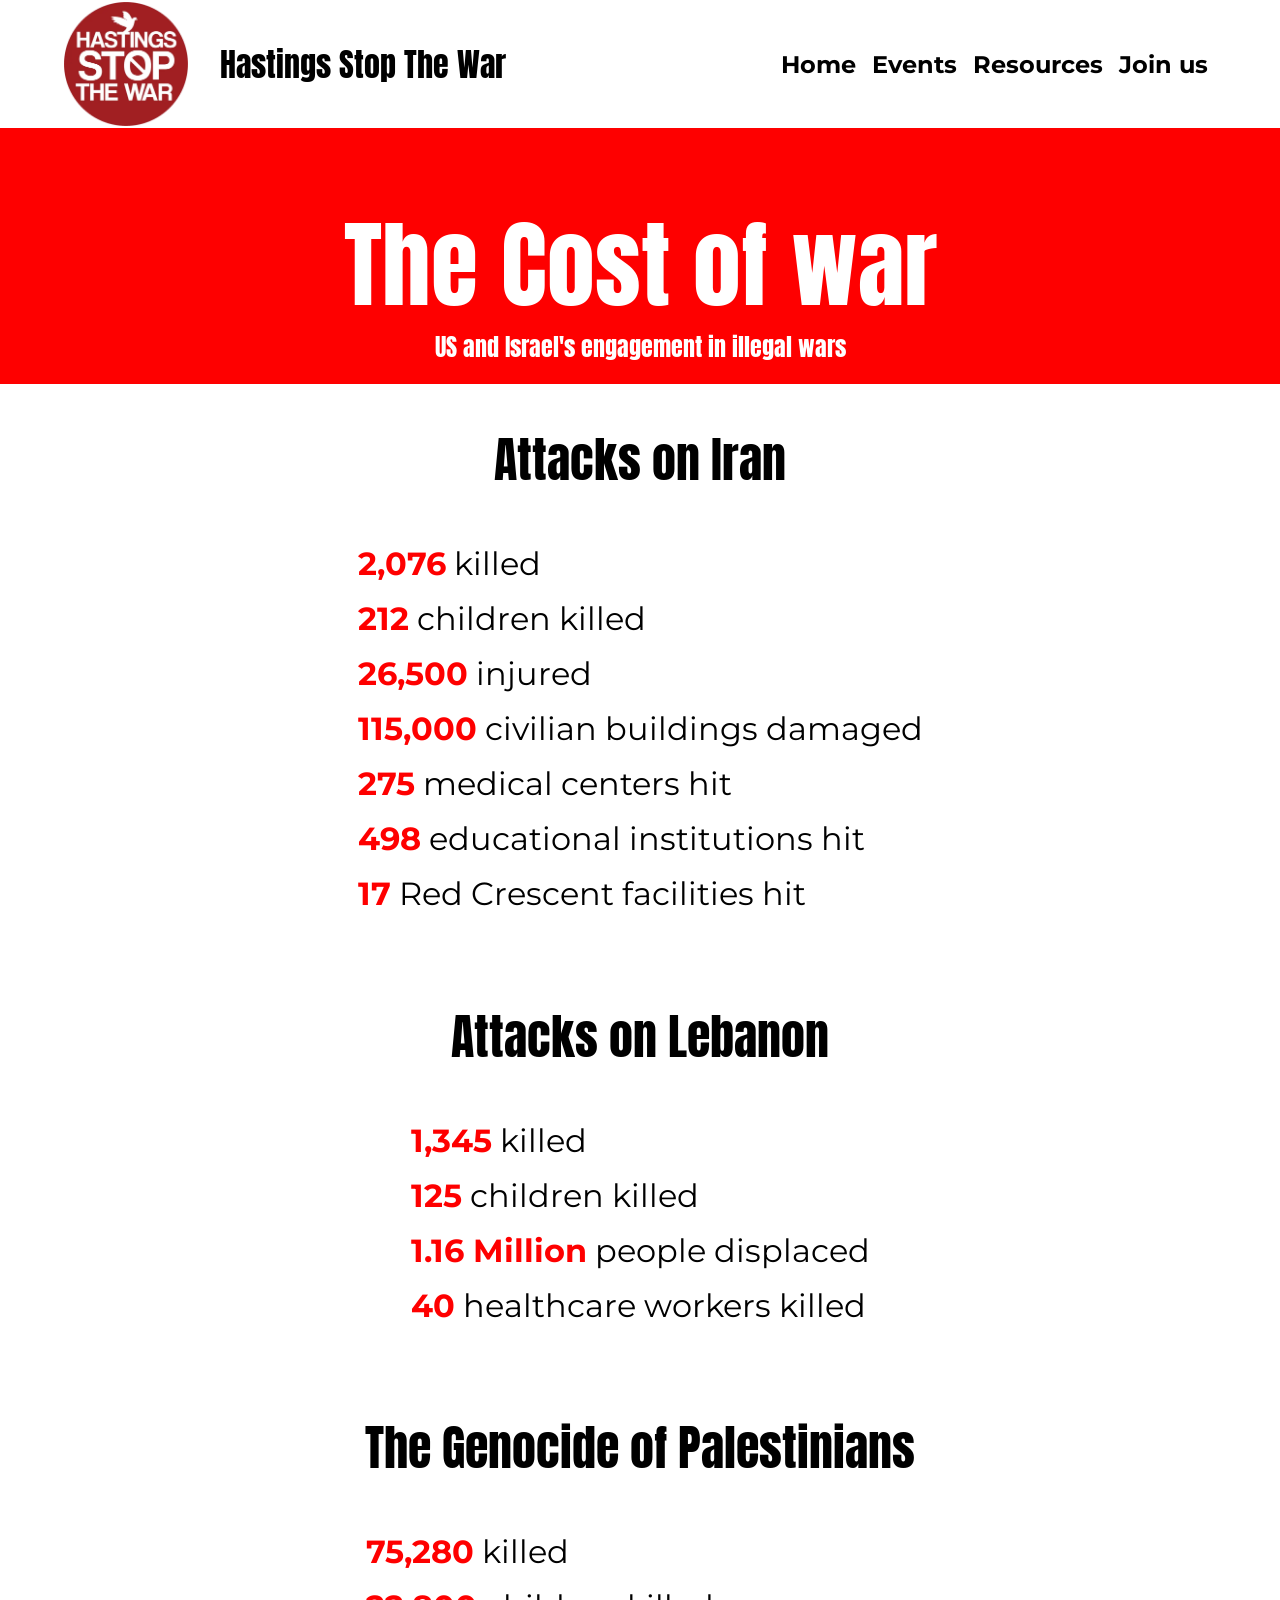
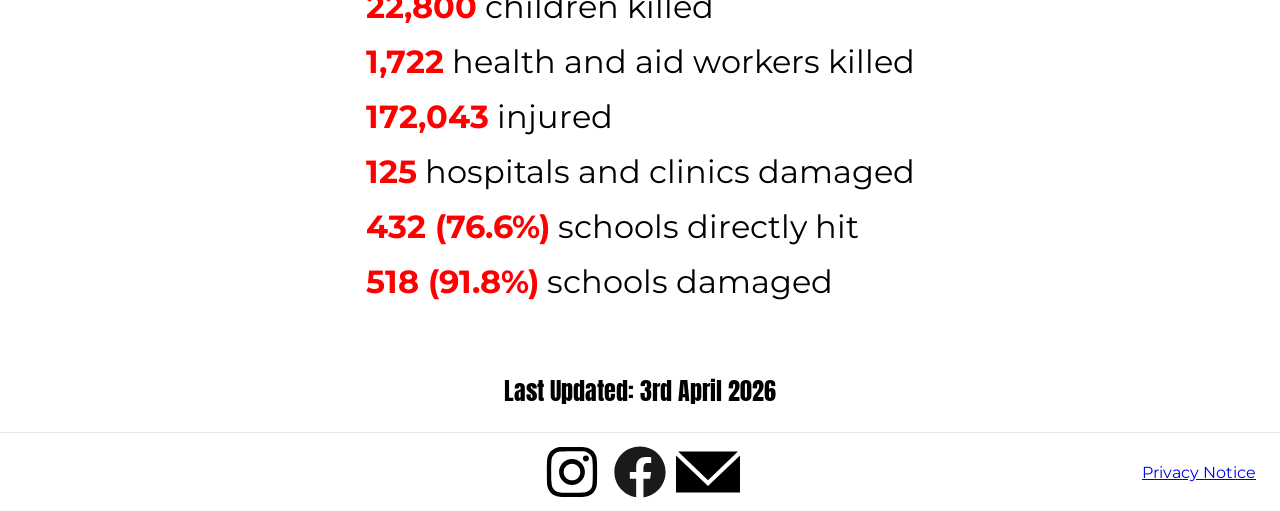
==== cost.html @ 3c821846 "Update cost.html" ====
<!DOCTYPE html>
<html lang="en">

<head>
    <link href="src/css/min/all.css" rel="stylesheet" />
    <link href="src/css/min/sub.css" rel="stylesheet" />
    <link rel="preconnect" href="https://fonts.googleapis.com">
    <link rel="preconnect" href="https://fonts.gstatic.com" crossorigin>
    <link
        href="https://fonts.googleapis.com/css2?family=Anton&family=Montserrat:ital,wght@0,100..900;1,100..900&display=block"
        rel="stylesheet">
    <script src="/src/js/nav.js"></script>

    <meta property="og:type" content="website">
    <meta property="og:image" content="https://hastingsstopthewar.org/src/images/og/twitterimage.png">
    <meta property="og:image:alt" content="Text reading Hastings says no! to war, over a blurred image of a vigil.">
    <meta charset="utf-8">
    <meta name="viewport" content="width=device-width, initial-scale=1">
    <meta name="twitter:card" content="summary_large_image">
    <meta name="twitter:site" content="@beawitcht">
    <meta name="twitter:image" content="https://hastingsstopthewar.org/src/images/og/twitterimage.png">
    <meta property="twitter:image:alt"
        content="Text reading Hastings says no! to war, over a blurred image of a vigil.">
    <link rel="icon" type="image/webp" href="src/images/logo.webp">
    <link rel="apple-touch-icon" href="src/images/og/apple-touch-icon.png">
    <meta property="og:logo" content="https://hastingsstopthewar.org/src/images/apple-touch-icon.png" />
    <title>Hastings Stop The War - The cost of war</title>
    <link rel="canonical" href="https://hastingsstopthewar.org/cost.html">
    <meta name="description"
        content="Statistics on the loss of human life and destruction civilian infrastructure from unjustified, illegal wars.">
    <meta name="twitter:title" content=">Hastings Stop The War - The cost of war">
    <meta name="twitter:description"
        content="Statistics on the loss of human life and destruction civilian infrastructure from unjustified, illegal wars.">
    <meta name="og:title" content="Hastings Stop The War - The cost of war">
    <meta name="og:description"
        content="Statistics on the loss of human life and destruction civilian infrastructure from unjustified, illegal wars.">
    <meta name="keywords"
        content="stop the war,Iran,Palestine,Lebanon,Hastings,activism,movement,local,community,statistics">
</head>

<body>
    <div class="header">
        <div class="header-content">

            <div class="logo-img">
                <a href="/">
                    <img class="header-logo" src="src/images/logo.webp">
                </a>
            </div>
            <div class="header-title">
                <a href="/">
                    Hastings Stop The War
                </a>
            </div>

            <div id="burgerMenu">
                <span></span>
            </div>


            <nav class="nav-container" id="navMenu">
                <ul class="nav-items">
                    <li class="nav-item">
                        <a href="/"> Home </a>
                    </li>
                    <li class="nav-item">
                        <a href="/events.html"> Events </a>
                    </li>
                    <li class="nav-item">
                        <a href="/resources.html"> Resources </a>
                    </li>
                    <li class="nav-item">
                        <a href="/join.html"> Join us </a>
                    </li>
                </ul>
            </nav>
        </div>
    </div>

    <main>
        <div class="content-container">
            <div class="title-container">
                <div class="title-area">
                    <h1 class="title-header"> The Cost of war </h1>
                    <p class="title-paragraph">US and Israel's engagement in illegal wars</p>
                </div>
            </div>
            <div class="event-container">
                <h2 class="content-title">Attacks on Iran</h2>
                <ul class="event-list">
                    <li><b>2,076</b> killed</li>
                    <li><b>212</b> children killed</li>
                    <li><b>26,500</b> injured</li>
                    <li><b>115,000</b> civilian buildings damaged</li>
                    <li><b>275</b> medical centers hit</li>
                    <li><b>498</b> educational institutions hit</li>
                    <li><b>17</b> Red Crescent facilities hit</li>
                    <li></li>
                </ul>
            </div>
            <h2 class="content-title">Attacks on Lebanon</h2>
            <div class="event-container">
                <ul class="event-list">
                    <li><b>1,345</b> killed</li>
                    <li><b>125</b> children killed</li>
                    <li><b>1.16 Million</b> people displaced</li>
                    <li><b>40</b> healthcare workers killed</li>
                </ul>
            </div>
            <h2 class="content-title">The Genocide of Palestinians</h2>
            <div class="event-container">
                <ul class="event-list">
                    <li><b>75,280</b> killed</li>
                    <li><b>22,800</b> children killed</li>
                    <li><b>1,722</b> health and aid workers killed</li>
                    <li><b>172,043</b> injured</li>
                    <li><b>125</b> hospitals and clinics damaged</li>
                    <li><b>432 (76.6%)</b> schools directly hit</li>
                    <li><b>518 (91.8%)</b> schools damaged</li>
                </ul>

                <p>Last Updated: 3rd April 2026</p>
            </div>
        </div>
    </main>


    <footer>
    <div class="footer-content">
      <div class="socials">
        <a class="insta" href="https://www.instagram.com/hastingsstopthewar/" target="_blank">
          <svg fill="#000000" viewBox="0 0 40 40" aria-hidden="true">
            <path
              d="M20,7c4.2,0,4.7,0,6.3,0.1c1.5,0.1,2.3,0.3,3,0.5C30,8,30.5,8.3,31.1,8.9c0.5,0.5,0.9,1.1,1.2,1.8c0.2,0.5,0.5,1.4,0.5,3 C33,15.3,33,15.8,33,20s0,4.7-0.1,6.3c-0.1,1.5-0.3,2.3-0.5,3c-0.3,0.7-0.6,1.2-1.2,1.8c-0.5,0.5-1.1,0.9-1.8,1.2 c-0.5,0.2-1.4,0.5-3,0.5C24.7,33,24.2,33,20,33s-4.7,0-6.3-0.1c-1.5-0.1-2.3-0.3-3-0.5C10,32,9.5,31.7,8.9,31.1 C8.4,30.6,8,30,7.7,29.3c-0.2-0.5-0.5-1.4-0.5-3C7,24.7,7,24.2,7,20s0-4.7,0.1-6.3c0.1-1.5,0.3-2.3,0.5-3C8,10,8.3,9.5,8.9,8.9 C9.4,8.4,10,8,10.7,7.7c0.5-0.2,1.4-0.5,3-0.5C15.3,7.1,15.8,7,20,7z M20,4.3c-4.3,0-4.8,0-6.5,0.1c-1.6,0-2.8,0.3-3.8,0.7 C8.7,5.5,7.8,6,6.9,6.9C6,7.8,5.5,8.7,5.1,9.7c-0.4,1-0.6,2.1-0.7,3.8c-0.1,1.7-0.1,2.2-0.1,6.5s0,4.8,0.1,6.5 c0,1.6,0.3,2.8,0.7,3.8c0.4,1,0.9,1.9,1.8,2.8c0.9,0.9,1.7,1.4,2.8,1.8c1,0.4,2.1,0.6,3.8,0.7c1.6,0.1,2.2,0.1,6.5,0.1 s4.8,0,6.5-0.1c1.6-0.1,2.9-0.3,3.8-0.7c1-0.4,1.9-0.9,2.8-1.8c0.9-0.9,1.4-1.7,1.8-2.8c0.4-1,0.6-2.1,0.7-3.8 c0.1-1.6,0.1-2.2,0.1-6.5s0-4.8-0.1-6.5c-0.1-1.6-0.3-2.9-0.7-3.8c-0.4-1-0.9-1.9-1.8-2.8c-0.9-0.9-1.7-1.4-2.8-1.8 c-1-0.4-2.1-0.6-3.8-0.7C24.8,4.3,24.3,4.3,20,4.3L20,4.3L20,4.3z">
            </path>
            <path
              d="M20,11.9c-4.5,0-8.1,3.7-8.1,8.1s3.7,8.1,8.1,8.1s8.1-3.7,8.1-8.1S24.5,11.9,20,11.9z M20,25.2c-2.9,0-5.2-2.3-5.2-5.2 s2.3-5.2,5.2-5.2s5.2,2.3,5.2,5.2S22.9,25.2,20,25.2z">
            </path>
            <path d="M30.6,11.6c0,1-0.8,1.9-1.9,1.9c-1,0-1.9-0.8-1.9-1.9s0.8-1.9,1.9-1.9C29.8,9.7,30.6,10.5,30.6,11.6z">
            </path>
          </svg>
        </a>
        <a class="fb" href="https://www.facebook.com/profile.php?id=61579671477229" target="_blank">
          <?xml version="1.0"?><svg fill="#1A1A1A" xmlns="http://www.w3.org/2000/svg" viewBox="0 0 30 30">
            <path
              d="M15,3C8.373,3,3,8.373,3,15c0,6.016,4.432,10.984,10.206,11.852V18.18h-2.969v-3.154h2.969v-2.099c0-3.475,1.693-5,4.581-5 c1.383,0,2.115,0.103,2.461,0.149v2.753h-1.97c-1.226,0-1.654,1.163-1.654,2.473v1.724h3.593L19.73,18.18h-3.106v8.697 C22.481,26.083,27,21.075,27,15C27,8.373,21.627,3,15,3z" />
          </svg>
        </a>
        <a class="email" href="mailto:info@hastingsstopthewar.org" target="_blank">
          <?xml version="1.0" encoding="iso-8859-1"?>
          <!DOCTYPE svg PUBLIC "-//W3C//DTD SVG 1.1//EN" "http://www.w3.org/Graphics/SVG/1.1/DTD/svg11.dtd">
          <svg fill="#000000" version="1.1" id="Capa_1" xmlns="http://www.w3.org/2000/svg"
            xmlns:xlink="http://www.w3.org/1999/xlink" viewBox="0 0 31.291 31.291" xml:space="preserve">
            <g>
              <g>
                <polygon points="30.271,5.643 1.018,5.643 15.645,19.671 		" />
                <polygon points="15.645,22.539 0,7.536 0,25.648 31.291,25.648 31.291,7.536 		" />
              </g>
            </g>
          </svg>
        </a>
      </div>

      <div class="privacy-notice">
        <a href="/privacy.html">Privacy Notice</a>
      </div>
    </div>
  </footer>
</body>

</html>
---- src/css/min/all.css ----
.header{background-color:white;content:"";position:sticky;left:0;right:0;height:128px;width:100%;margin:auto auto;z-index:1;}body{margin:0;padding:0;overflow-x:clip;min-height:100vh;position:relative;font-family:Montserrat;position:relative;}body::after{content:"";display:block;height:78px;}.header-title a{text-decoration:none;color:inherit;z-index:1;}.nav-container{margin-left:auto;}footer{position:absolute;bottom:0;border-top:1px solid rgba(0,0,0,.1);width:100%;height:78px;background-color:white;align-content:center;text-align:center;}.socials a{text-decoration:none;}.privacy-notice{position:absolute;bottom:0;right:24px;height:48px;}@media (width <=1099px){.socials svg{height:64px}.socials{position:absolute;bottom:0;left:0;margin:0 auto;height:71px}h1{font-family:Anton;font-size:3rem;font-weight:400;text-align:center}h2{font-family:Anton;font-size:1.5rem;font-weight:400;text-align:center}p{font-family:Anton;font-size:1rem;font-weight:400}.header{height:78px!important}.header-title{display:none!important}.header-logo{padding-top:4px;height:68x;width:68px}.header-content{display:flex;align-items:center;justify-content:flex-start;padding:0 1rem;z-index:1;height:78px}.nav-items{display:flex;flex-direction:column;gap:1rem;padding:0 1rem;list-style:none;box-sizing:border-box;z-index:inherit}.nav-item{padding:.25rem;font-weight:700;font-size:1.5rem;z-index:inherit}.nav-item a{text-decoration:none;font-size:1.25rem;color:inherit;border-bottom:.05rem solid rgba(0,0,0,0);transition:border-bottom 150ms}.nav-item a:hover{border-bottom:.05rem solid rgba(0,0,0,1)}.nav-item-active a{color:#fe0000;text-decoration:underline;border-bottom:none!important}#burgerMenu{cursor:pointer;height:48px;width:48px;margin:0 auto;display:block;position:absolute;margin:0 auto;right:24px;top:24px;z-index:2;span,span:before,span:after{background:black;display:block;height:4px;opacity:1;transition:.15s ease-in-out;position:absolute}span:before,span:after{content:''}span:before{left:0;top:-16px;width:48px}span{right:0;top:16px;width:48px}span:after{left:0;top:16px;width:48px}&.close{span:before{top:0;transform:rotate(90deg);width:64px}span{transform:rotate(-45deg);top:16px;width:64px}span:after{top:0;left:0;transform:rotate(90deg);opacity:0;width:0}}}#navMenu{transition:all .15s ease-in-out;flex-direction:column;position:absolute;right:0;top:0;visibility:collapse;overflow-x:clip;z-index:5;&.overlay{visibility:visible;opacity:1;right:0;top:78px;background:white}}}@media (1100px <=width <=1260px){.header-title{display:none!important}}@media (1261px <=width <=1400px){.header-title{font-size:2rem!important}}@media (width>=1100px){.socials svg{height:64px}.socials{position:absolute;bottom:0;left:0;right:0;margin:0 auto;height:71px}h1{font-family:Anton;font-size:6rem;font-weight:400;text-align:center}h2{font-family:Anton;font-size:3rem;font-weight:400;text-align:center}p{font-family:Anton;font-size:1.5rem;font-weight:400}.header-logo{padding-top:4px;height:124px;width:124px}.header-content{display:flex;align-items:center;justify-content:flex-start;padding:0 4rem;z-index:1;height:128px}.nav-items{display:flex;flex-direction:row;list-style:none;box-sizing:border-box}.nav-item a{text-decoration:none;font-size:1.5rem;color:inherit;border-bottom:.05rem solid rgba(0,0,0,0);transition:border-bottom 150ms}.nav-item a:hover{border-bottom:.05rem solid rgba(0,0,0,1)}.nav-item-active a{color:#fe0000;text-decoration:underline;border-bottom:none!important}.header-title{font-family:Anton;font-size:3rem;padding-left:2rem;display:block}.nav-item{padding:.5rem;font-weight:700;font-size:1rem}}
---- src/css/min/sub.css ----
body{background-color:white;}.content-container{width:100%;}.title-area{display:flex;flex-direction:column;justify-content:center;align-items:center;font-family:sans-serif;color:white;margin:0 auto;width:100%;}.title-paragraph{text-align:center;}main{display:flex;justify-content:center;align-items:center;}.event-description{font-family:Montserrat;font-weight:700;}.event-container{display:flex;justify-content:center;align-items:center;flex-direction:column;}tr:nth-child(even){background-color:#f5f5f1;}.content-title{margin-bottom:0;text-align:center;}.event-link{color:#fe0000;}.previous-events-title{color:#fe0000;}hr{color:#fe0000;}.highlighted-text{color:#fe0000;}@media (max-width:1099px){.event-description{text-align:left;max-width:90vw;font-size:1.25rem!important}.title-container{content:"";height:128px;display:block;position:relative;width:100%;background-color:#fe0000}table{table-layout:auto;width:90vw;border-collapse:collapse;margin:.4rem auto;text-align:center}tr{text-align:left}td{width:75vw;max-width:75vw;overflow:hidden;text-overflow:ellipsis;white-space:nowrap}.table-overflow{overflow-x:auto}.title-header{margin-bottom:-1rem}.promoted-event{max-width:90vw;max-height:98vh;display:block;margin:auto}.event-list{font-family:Montserrat;font-size:1rem;text-align:justify;list-style:none;padding-left:0;li{margin:.5rem 0;b{color:#fe0000}}}}@media (min-width:1100px){.event-title{max-width:1000px}.event-description{text-align:left;max-width:1000px}.promoted-event{max-width:90%;max-height:55vh;display:block;margin:auto}.title-container{content:"";height:256px;display:block;position:relative;width:100%;background-color:#fe0000}table{table-layout:auto;max-width:90%;margin:10px auto;text-align:center;border-collapse:collapse}.title-header{margin-bottom:-2rem}.event-list{font-family:Montserrat;font-size:2rem;text-align:justify;list-style:none;padding-left:0;li{margin:1rem 0;b{color:#fe0000}}}}
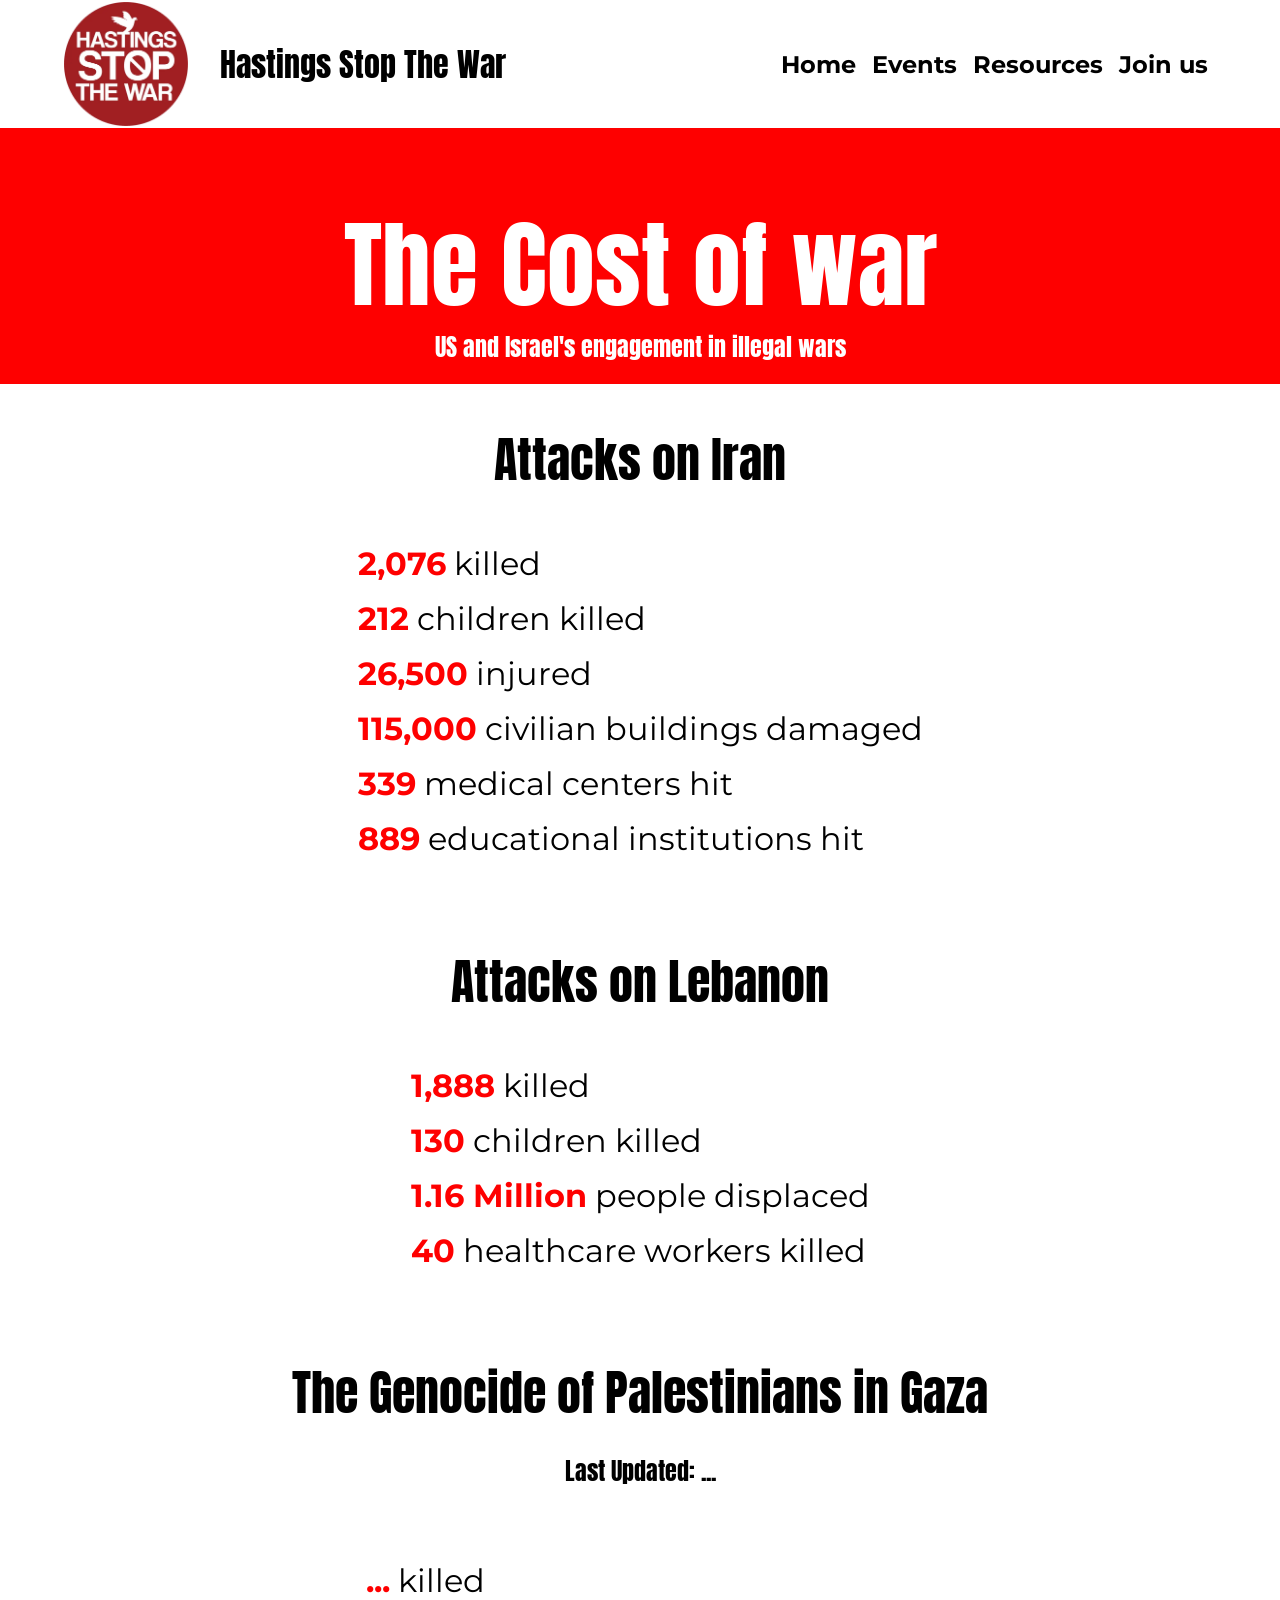
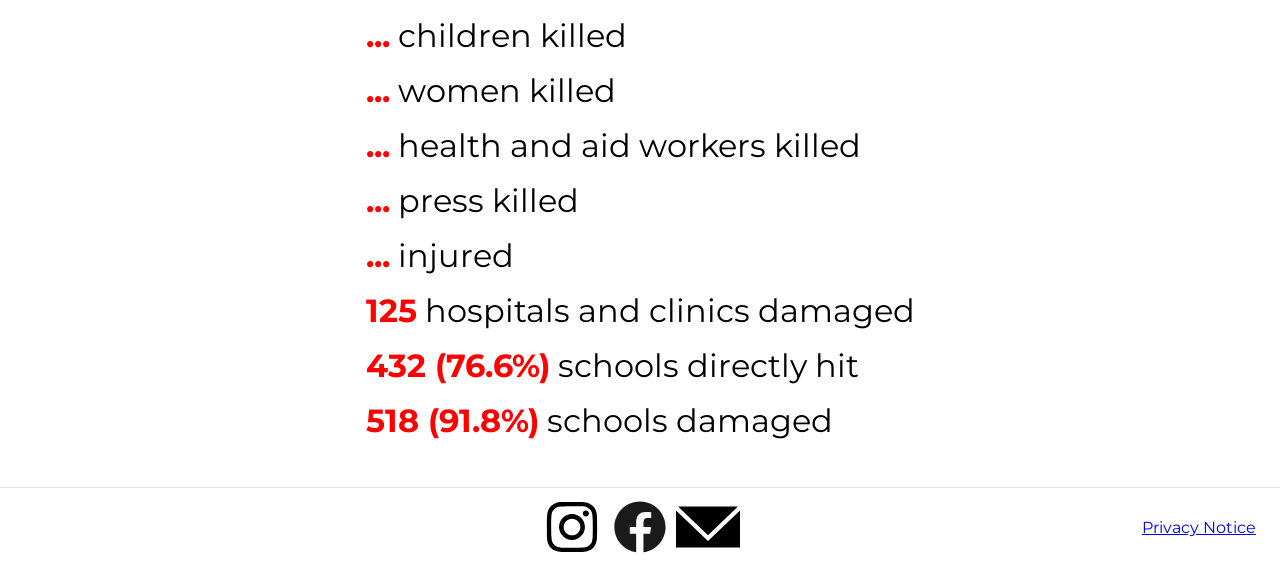
==== commit c969d5e4: "automate updating of gaza data data from techforpalestine" ====
--- a/cost.html
+++ b/cost.html
@@ -10,6 +10,7 @@
         href="https://fonts.googleapis.com/css2?family=Anton&family=Montserrat:ital,wght@0,100..900;1,100..900&display=block"
         rel="stylesheet">
     <script src="/src/js/nav.js"></script>
+    <script src="/src/js/gaza_data.js"></script>
 
     <meta property="og:type" content="website">
     <meta property="og:image" content="https://hastingsstopthewar.org/src/images/og/twitterimage.png">
@@ -92,34 +93,35 @@
                     <li><b>212</b> children killed</li>
                     <li><b>26,500</b> injured</li>
                     <li><b>115,000</b> civilian buildings damaged</li>
-                    <li><b>275</b> medical centers hit</li>
-                    <li><b>498</b> educational institutions hit</li>
-                    <li><b>17</b> Red Crescent facilities hit</li>
+                    <li><b>339</b> medical centers hit</li>
+                    <li><b>889</b> educational institutions hit</li>
                     <li></li>
                 </ul>
             </div>
             <h2 class="content-title">Attacks on Lebanon</h2>
             <div class="event-container">
                 <ul class="event-list">
-                    <li><b>1,345</b> killed</li>
-                    <li><b>125</b> children killed</li>
+                    <li><b>1,888</b> killed</li>
+                    <li><b>130</b> children killed</li>
                     <li><b>1.16 Million</b> people displaced</li>
                     <li><b>40</b> healthcare workers killed</li>
                 </ul>
             </div>
-            <h2 class="content-title">The Genocide of Palestinians</h2>
+            <h2 class="content-title">The Genocide of Palestinians in Gaza</h2>
+            
             <div class="event-container">
+                <p id="updateDate">Last Updated: ...</p>
                 <ul class="event-list">
-                    <li><b>75,280</b> killed</li>
-                    <li><b>22,800</b> children killed</li>
-                    <li><b>1,722</b> health and aid workers killed</li>
-                    <li><b>172,043</b> injured</li>
+                    <li><b id="totalKilled">...</b> killed</li>
+                    <li><b id="childrenKilled">...</b> children killed</li>
+                    <li><b id="womenKilled">...</b> women killed</li>
+                    <li><b id="medKilled">...</b> health and aid workers killed</li>
+                    <li><b id="pressKilled">...</b> press killed</li>
+                    <li><b id="totalInjured">...</b> injured</li>
                     <li><b>125</b> hospitals and clinics damaged</li>
                     <li><b>432 (76.6%)</b> schools directly hit</li>
                     <li><b>518 (91.8%)</b> schools damaged</li>
                 </ul>
-
-                <p>Last Updated: 3rd April 2026</p>
             </div>
         </div>
     </main>
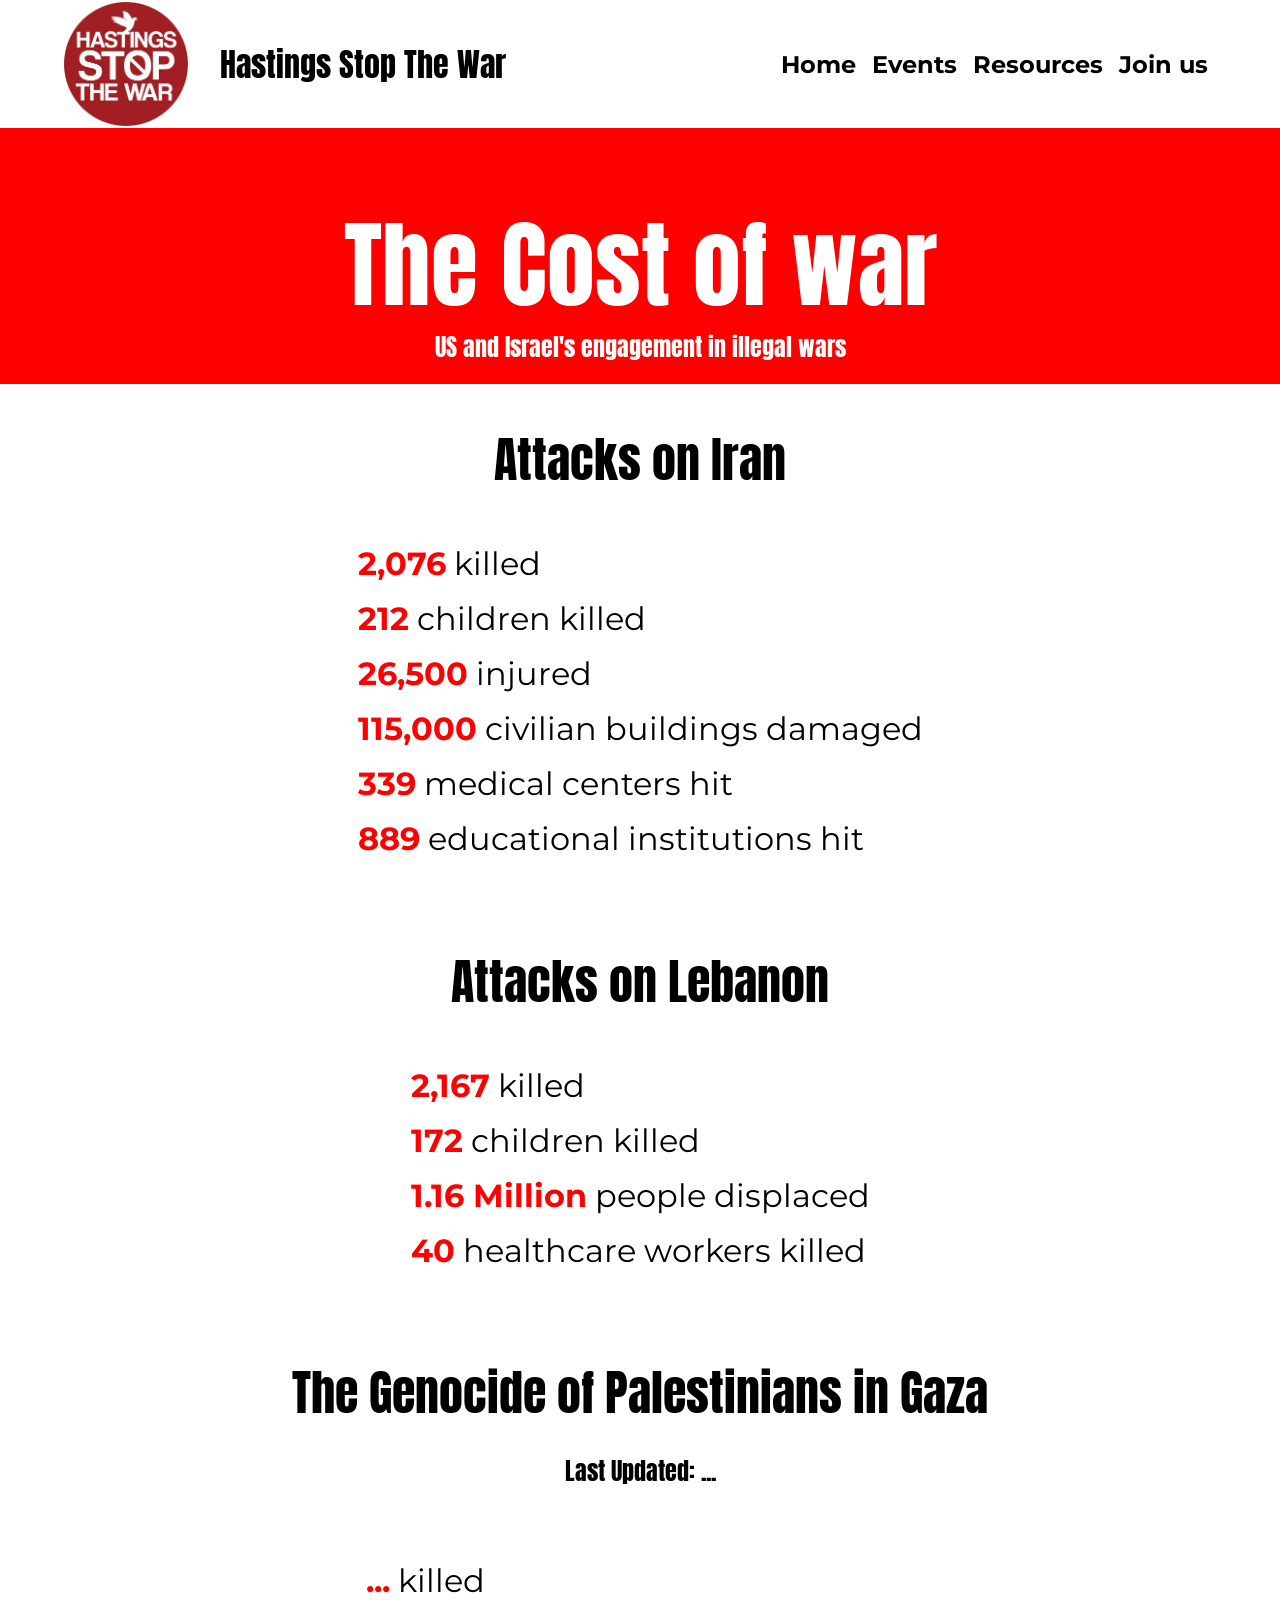
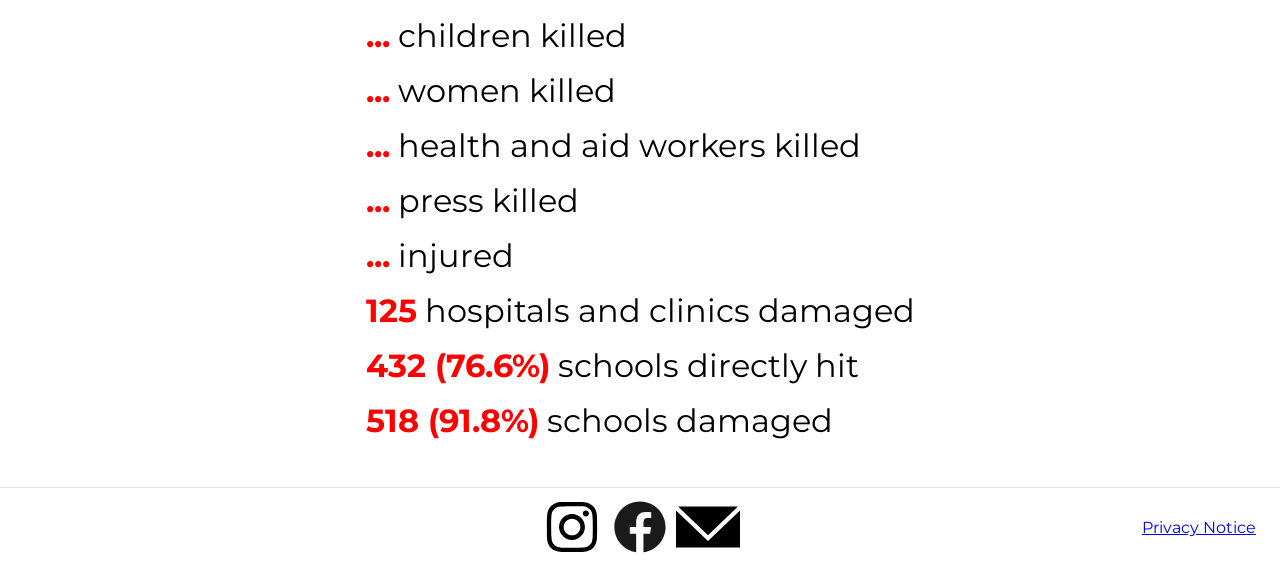
==== commit f9b91bb9: "Update cost.html" ====
--- a/cost.html
+++ b/cost.html
@@ -40,16 +40,17 @@
 </head>
 
 <body>
+    <a href="#main-content" class="screen-reader-text">Skip to main content</a>
     <div class="header">
         <div class="header-content">
 
             <div class="logo-img">
-                <a href="/">
-                    <img class="header-logo" src="src/images/logo.webp">
+                <a aria-label="Back to home" href="/">
+                    <img alt="Hastings Stop The War logo" class="header-logo" src="src/images/logo.webp">
                 </a>
             </div>
             <div class="header-title">
-                <a href="/">
+                <a aria-label="Back to home" href="/">
                     Hastings Stop The War
                 </a>
             </div>
@@ -78,7 +79,7 @@
         </div>
     </div>
 
-    <main>
+    <main id="main-content">
         <div class="content-container">
             <div class="title-container">
                 <div class="title-area">
@@ -101,14 +102,14 @@
             <h2 class="content-title">Attacks on Lebanon</h2>
             <div class="event-container">
                 <ul class="event-list">
-                    <li><b>1,888</b> killed</li>
-                    <li><b>130</b> children killed</li>
+                    <li><b>2,167</b> killed</li>
+                    <li><b>172</b> children killed</li>
                     <li><b>1.16 Million</b> people displaced</li>
                     <li><b>40</b> healthcare workers killed</li>
                 </ul>
             </div>
             <h2 class="content-title">The Genocide of Palestinians in Gaza</h2>
-            
+
             <div class="event-container">
                 <p id="updateDate">Last Updated: ...</p>
                 <ul class="event-list">
@@ -128,46 +129,49 @@
 
 
     <footer>
-    <div class="footer-content">
-      <div class="socials">
-        <a class="insta" href="https://www.instagram.com/hastingsstopthewar/" target="_blank">
-          <svg fill="#000000" viewBox="0 0 40 40" aria-hidden="true">
-            <path
-              d="M20,7c4.2,0,4.7,0,6.3,0.1c1.5,0.1,2.3,0.3,3,0.5C30,8,30.5,8.3,31.1,8.9c0.5,0.5,0.9,1.1,1.2,1.8c0.2,0.5,0.5,1.4,0.5,3 C33,15.3,33,15.8,33,20s0,4.7-0.1,6.3c-0.1,1.5-0.3,2.3-0.5,3c-0.3,0.7-0.6,1.2-1.2,1.8c-0.5,0.5-1.1,0.9-1.8,1.2 c-0.5,0.2-1.4,0.5-3,0.5C24.7,33,24.2,33,20,33s-4.7,0-6.3-0.1c-1.5-0.1-2.3-0.3-3-0.5C10,32,9.5,31.7,8.9,31.1 C8.4,30.6,8,30,7.7,29.3c-0.2-0.5-0.5-1.4-0.5-3C7,24.7,7,24.2,7,20s0-4.7,0.1-6.3c0.1-1.5,0.3-2.3,0.5-3C8,10,8.3,9.5,8.9,8.9 C9.4,8.4,10,8,10.7,7.7c0.5-0.2,1.4-0.5,3-0.5C15.3,7.1,15.8,7,20,7z M20,4.3c-4.3,0-4.8,0-6.5,0.1c-1.6,0-2.8,0.3-3.8,0.7 C8.7,5.5,7.8,6,6.9,6.9C6,7.8,5.5,8.7,5.1,9.7c-0.4,1-0.6,2.1-0.7,3.8c-0.1,1.7-0.1,2.2-0.1,6.5s0,4.8,0.1,6.5 c0,1.6,0.3,2.8,0.7,3.8c0.4,1,0.9,1.9,1.8,2.8c0.9,0.9,1.7,1.4,2.8,1.8c1,0.4,2.1,0.6,3.8,0.7c1.6,0.1,2.2,0.1,6.5,0.1 s4.8,0,6.5-0.1c1.6-0.1,2.9-0.3,3.8-0.7c1-0.4,1.9-0.9,2.8-1.8c0.9-0.9,1.4-1.7,1.8-2.8c0.4-1,0.6-2.1,0.7-3.8 c0.1-1.6,0.1-2.2,0.1-6.5s0-4.8-0.1-6.5c-0.1-1.6-0.3-2.9-0.7-3.8c-0.4-1-0.9-1.9-1.8-2.8c-0.9-0.9-1.7-1.4-2.8-1.8 c-1-0.4-2.1-0.6-3.8-0.7C24.8,4.3,24.3,4.3,20,4.3L20,4.3L20,4.3z">
-            </path>
-            <path
-              d="M20,11.9c-4.5,0-8.1,3.7-8.1,8.1s3.7,8.1,8.1,8.1s8.1-3.7,8.1-8.1S24.5,11.9,20,11.9z M20,25.2c-2.9,0-5.2-2.3-5.2-5.2 s2.3-5.2,5.2-5.2s5.2,2.3,5.2,5.2S22.9,25.2,20,25.2z">
-            </path>
-            <path d="M30.6,11.6c0,1-0.8,1.9-1.9,1.9c-1,0-1.9-0.8-1.9-1.9s0.8-1.9,1.9-1.9C29.8,9.7,30.6,10.5,30.6,11.6z">
-            </path>
-          </svg>
-        </a>
-        <a class="fb" href="https://www.facebook.com/profile.php?id=61579671477229" target="_blank">
-          <?xml version="1.0"?><svg fill="#1A1A1A" xmlns="http://www.w3.org/2000/svg" viewBox="0 0 30 30">
-            <path
-              d="M15,3C8.373,3,3,8.373,3,15c0,6.016,4.432,10.984,10.206,11.852V18.18h-2.969v-3.154h2.969v-2.099c0-3.475,1.693-5,4.581-5 c1.383,0,2.115,0.103,2.461,0.149v2.753h-1.97c-1.226,0-1.654,1.163-1.654,2.473v1.724h3.593L19.73,18.18h-3.106v8.697 C22.481,26.083,27,21.075,27,15C27,8.373,21.627,3,15,3z" />
-          </svg>
-        </a>
-        <a class="email" href="mailto:info@hastingsstopthewar.org" target="_blank">
-          <?xml version="1.0" encoding="iso-8859-1"?>
-          <!DOCTYPE svg PUBLIC "-//W3C//DTD SVG 1.1//EN" "http://www.w3.org/Graphics/SVG/1.1/DTD/svg11.dtd">
-          <svg fill="#000000" version="1.1" id="Capa_1" xmlns="http://www.w3.org/2000/svg"
-            xmlns:xlink="http://www.w3.org/1999/xlink" viewBox="0 0 31.291 31.291" xml:space="preserve">
-            <g>
-              <g>
-                <polygon points="30.271,5.643 1.018,5.643 15.645,19.671 		" />
-                <polygon points="15.645,22.539 0,7.536 0,25.648 31.291,25.648 31.291,7.536 		" />
-              </g>
-            </g>
-          </svg>
-        </a>
-      </div>
+        <div class="footer-content">
+            <div class="socials">
+                <a class="insta" aria-label="Instagram" href="https://www.instagram.com/hastingsstopthewar/"
+                    target="_blank">
+                    <svg fill="#000000" viewBox="0 0 40 40" aria-hidden="true">
+                        <path
+                            d="M20,7c4.2,0,4.7,0,6.3,0.1c1.5,0.1,2.3,0.3,3,0.5C30,8,30.5,8.3,31.1,8.9c0.5,0.5,0.9,1.1,1.2,1.8c0.2,0.5,0.5,1.4,0.5,3 C33,15.3,33,15.8,33,20s0,4.7-0.1,6.3c-0.1,1.5-0.3,2.3-0.5,3c-0.3,0.7-0.6,1.2-1.2,1.8c-0.5,0.5-1.1,0.9-1.8,1.2 c-0.5,0.2-1.4,0.5-3,0.5C24.7,33,24.2,33,20,33s-4.7,0-6.3-0.1c-1.5-0.1-2.3-0.3-3-0.5C10,32,9.5,31.7,8.9,31.1 C8.4,30.6,8,30,7.7,29.3c-0.2-0.5-0.5-1.4-0.5-3C7,24.7,7,24.2,7,20s0-4.7,0.1-6.3c0.1-1.5,0.3-2.3,0.5-3C8,10,8.3,9.5,8.9,8.9 C9.4,8.4,10,8,10.7,7.7c0.5-0.2,1.4-0.5,3-0.5C15.3,7.1,15.8,7,20,7z M20,4.3c-4.3,0-4.8,0-6.5,0.1c-1.6,0-2.8,0.3-3.8,0.7 C8.7,5.5,7.8,6,6.9,6.9C6,7.8,5.5,8.7,5.1,9.7c-0.4,1-0.6,2.1-0.7,3.8c-0.1,1.7-0.1,2.2-0.1,6.5s0,4.8,0.1,6.5 c0,1.6,0.3,2.8,0.7,3.8c0.4,1,0.9,1.9,1.8,2.8c0.9,0.9,1.7,1.4,2.8,1.8c1,0.4,2.1,0.6,3.8,0.7c1.6,0.1,2.2,0.1,6.5,0.1 s4.8,0,6.5-0.1c1.6-0.1,2.9-0.3,3.8-0.7c1-0.4,1.9-0.9,2.8-1.8c0.9-0.9,1.4-1.7,1.8-2.8c0.4-1,0.6-2.1,0.7-3.8 c0.1-1.6,0.1-2.2,0.1-6.5s0-4.8-0.1-6.5c-0.1-1.6-0.3-2.9-0.7-3.8c-0.4-1-0.9-1.9-1.8-2.8c-0.9-0.9-1.7-1.4-2.8-1.8 c-1-0.4-2.1-0.6-3.8-0.7C24.8,4.3,24.3,4.3,20,4.3L20,4.3L20,4.3z">
+                        </path>
+                        <path
+                            d="M20,11.9c-4.5,0-8.1,3.7-8.1,8.1s3.7,8.1,8.1,8.1s8.1-3.7,8.1-8.1S24.5,11.9,20,11.9z M20,25.2c-2.9,0-5.2-2.3-5.2-5.2 s2.3-5.2,5.2-5.2s5.2,2.3,5.2,5.2S22.9,25.2,20,25.2z">
+                        </path>
+                        <path
+                            d="M30.6,11.6c0,1-0.8,1.9-1.9,1.9c-1,0-1.9-0.8-1.9-1.9s0.8-1.9,1.9-1.9C29.8,9.7,30.6,10.5,30.6,11.6z">
+                        </path>
+                    </svg>
+                </a>
+                <a class="fb" aria-label="Facebook" href="https://www.facebook.com/profile.php?id=61579671477229"
+                    target="_blank">
+                    <?xml version="1.0"?><svg fill="#1A1A1A" xmlns="http://www.w3.org/2000/svg" viewBox="0 0 30 30">
+                        <path
+                            d="M15,3C8.373,3,3,8.373,3,15c0,6.016,4.432,10.984,10.206,11.852V18.18h-2.969v-3.154h2.969v-2.099c0-3.475,1.693-5,4.581-5 c1.383,0,2.115,0.103,2.461,0.149v2.753h-1.97c-1.226,0-1.654,1.163-1.654,2.473v1.724h3.593L19.73,18.18h-3.106v8.697 C22.481,26.083,27,21.075,27,15C27,8.373,21.627,3,15,3z" />
+                    </svg>
+                </a>
+                <a class="email" aria-label="Email" href="mailto:info@hastingsstopthewar.org" target="_blank">
+                    <?xml version="1.0" encoding="iso-8859-1"?>
+                    <!DOCTYPE svg PUBLIC "-//W3C//DTD SVG 1.1//EN" "http://www.w3.org/Graphics/SVG/1.1/DTD/svg11.dtd">
+                    <svg fill="#000000" version="1.1" id="Capa_1" xmlns="http://www.w3.org/2000/svg"
+                        xmlns:xlink="http://www.w3.org/1999/xlink" viewBox="0 0 31.291 31.291" xml:space="preserve">
+                        <g>
+                            <g>
+                                <polygon points="30.271,5.643 1.018,5.643 15.645,19.671 		" />
+                                <polygon points="15.645,22.539 0,7.536 0,25.648 31.291,25.648 31.291,7.536 		" />
+                            </g>
+                        </g>
+                    </svg>
+                </a>
+            </div>
 
-      <div class="privacy-notice">
-        <a href="/privacy.html">Privacy Notice</a>
-      </div>
-    </div>
-  </footer>
+            <div class="privacy-notice">
+                <a href="/privacy.html">Privacy Notice</a>
+            </div>
+        </div>
+    </footer>
 </body>
 
 </html>
--- a/src/css/min/all.css
+++ b/src/css/min/all.css
@@ -1 +1 @@
-.header{background-color:white;content:"";position:sticky;left:0;right:0;height:128px;width:100%;margin:auto auto;z-index:1;}body{margin:0;padding:0;overflow-x:clip;min-height:100vh;position:relative;font-family:Montserrat;position:relative;}body::after{content:"";display:block;height:78px;}.header-title a{text-decoration:none;color:inherit;z-index:1;}.nav-container{margin-left:auto;}footer{position:absolute;bottom:0;border-top:1px solid rgba(0,0,0,.1);width:100%;height:78px;background-color:white;align-content:center;text-align:center;}.socials a{text-decoration:none;}.privacy-notice{position:absolute;bottom:0;right:24px;height:48px;}@media (width <=1099px){.socials svg{height:64px}.socials{position:absolute;bottom:0;left:0;margin:0 auto;height:71px}h1{font-family:Anton;font-size:3rem;font-weight:400;text-align:center}h2{font-family:Anton;font-size:1.5rem;font-weight:400;text-align:center}p{font-family:Anton;font-size:1rem;font-weight:400}.header{height:78px!important}.header-title{display:none!important}.header-logo{padding-top:4px;height:68x;width:68px}.header-content{display:flex;align-items:center;justify-content:flex-start;padding:0 1rem;z-index:1;height:78px}.nav-items{display:flex;flex-direction:column;gap:1rem;padding:0 1rem;list-style:none;box-sizing:border-box;z-index:inherit}.nav-item{padding:.25rem;font-weight:700;font-size:1.5rem;z-index:inherit}.nav-item a{text-decoration:none;font-size:1.25rem;color:inherit;border-bottom:.05rem solid rgba(0,0,0,0);transition:border-bottom 150ms}.nav-item a:hover{border-bottom:.05rem solid rgba(0,0,0,1)}.nav-item-active a{color:#fe0000;text-decoration:underline;border-bottom:none!important}#burgerMenu{cursor:pointer;height:48px;width:48px;margin:0 auto;display:block;position:absolute;margin:0 auto;right:24px;top:24px;z-index:2;span,span:before,span:after{background:black;display:block;height:4px;opacity:1;transition:.15s ease-in-out;position:absolute}span:before,span:after{content:''}span:before{left:0;top:-16px;width:48px}span{right:0;top:16px;width:48px}span:after{left:0;top:16px;width:48px}&.close{span:before{top:0;transform:rotate(90deg);width:64px}span{transform:rotate(-45deg);top:16px;width:64px}span:after{top:0;left:0;transform:rotate(90deg);opacity:0;width:0}}}#navMenu{transition:all .15s ease-in-out;flex-direction:column;position:absolute;right:0;top:0;visibility:collapse;overflow-x:clip;z-index:5;&.overlay{visibility:visible;opacity:1;right:0;top:78px;background:white}}}@media (1100px <=width <=1260px){.header-title{display:none!important}}@media (1261px <=width <=1400px){.header-title{font-size:2rem!important}}@media (width>=1100px){.socials svg{height:64px}.socials{position:absolute;bottom:0;left:0;right:0;margin:0 auto;height:71px}h1{font-family:Anton;font-size:6rem;font-weight:400;text-align:center}h2{font-family:Anton;font-size:3rem;font-weight:400;text-align:center}p{font-family:Anton;font-size:1.5rem;font-weight:400}.header-logo{padding-top:4px;height:124px;width:124px}.header-content{display:flex;align-items:center;justify-content:flex-start;padding:0 4rem;z-index:1;height:128px}.nav-items{display:flex;flex-direction:row;list-style:none;box-sizing:border-box}.nav-item a{text-decoration:none;font-size:1.5rem;color:inherit;border-bottom:.05rem solid rgba(0,0,0,0);transition:border-bottom 150ms}.nav-item a:hover{border-bottom:.05rem solid rgba(0,0,0,1)}.nav-item-active a{color:#fe0000;text-decoration:underline;border-bottom:none!important}.header-title{font-family:Anton;font-size:3rem;padding-left:2rem;display:block}.nav-item{padding:.5rem;font-weight:700;font-size:1rem}}+.header{background-color:white;content:"";position:sticky;left:0;right:0;height:128px;width:100%;margin:auto auto;z-index:1;}body{margin:0;padding:0;overflow-x:clip;min-height:100vh;position:relative;font-family:Montserrat;position:relative;}body::after{content:"";display:block;height:78px;}.header-title a{text-decoration:none;color:inherit;z-index:1;}.screen-reader-text{position:absolute;left:-10000px;width:1px;height:1px;overflow:hidden;font-size:3rem;}.screen-reader-text:focus{position:absolute;height:auto;width:auto;left:40vw;overflow:visible;background:#fe0000;color:white;padding:8px 16px;z-index:1000;text-align:center;text-wrap:nowrap;border-radius:0 0 4px 4px}.nav-container{margin-left:auto;}footer{position:absolute;bottom:0;border-top:1px solid rgba(0,0,0,.1);width:100%;height:78px;background-color:white;align-content:center;text-align:center;}.socials a{text-decoration:none;}.privacy-notice{position:absolute;bottom:0;right:24px;height:48px;}@media (width <=1099px){.socials svg{height:64px}.socials{position:absolute;bottom:0;left:0;margin:0 auto;height:71px}h1{font-family:Anton;font-size:3rem;font-weight:400;text-align:center}h2{font-family:Anton;font-size:1.5rem;font-weight:400;text-align:center}p{font-family:Anton;font-size:1rem;font-weight:400}.header{height:78px!important}.header-title{display:none!important}.header-logo{padding-top:4px;height:68x;width:68px}.header-content{display:flex;align-items:center;justify-content:flex-start;padding:0 1rem;z-index:1;height:78px}.nav-items{display:flex;flex-direction:column;gap:1rem;padding:0 1rem;list-style:none;box-sizing:border-box;z-index:inherit}.nav-item{padding:.25rem;font-weight:700;font-size:1.5rem;z-index:inherit}.nav-item a{text-decoration:none;font-size:1.25rem;color:inherit;border-bottom:.05rem solid rgba(0,0,0,0);transition:border-bottom 150ms}.nav-item a:hover{border-bottom:.05rem solid rgba(0,0,0,1)}.nav-item-active a{color:#fe0000;text-decoration:underline;border-bottom:none!important}#burgerMenu{cursor:pointer;height:48px;width:48px;margin:0 auto;display:block;position:absolute;margin:0 auto;right:24px;top:24px;z-index:2;span,span:before,span:after{background:black;display:block;height:4px;opacity:1;transition:.15s ease-in-out;position:absolute}span:before,span:after{content:''}span:before{left:0;top:-16px;width:48px}span{right:0;top:16px;width:48px}span:after{left:0;top:16px;width:48px}&.close{span:before{top:0;transform:rotate(90deg);width:64px}span{transform:rotate(-45deg);top:16px;width:64px}span:after{top:0;left:0;transform:rotate(90deg);opacity:0;width:0}}}#navMenu{transition:all .15s ease-in-out;flex-direction:column;position:absolute;right:0;top:0;visibility:collapse;overflow-x:clip;z-index:5;&.overlay{visibility:visible;opacity:1;right:0;top:78px;background:white}}}@media (1100px <=width <=1260px){.header-title{display:none!important}}@media (1261px <=width <=1400px){.header-title{font-size:2rem!important}}@media (width>=1100px){.socials svg{height:64px}.socials{position:absolute;bottom:0;left:0;right:0;margin:0 auto;height:71px}h1{font-family:Anton;font-size:6rem;font-weight:400;text-align:center}h2{font-family:Anton;font-size:3rem;font-weight:400;text-align:center}p{font-family:Anton;font-size:1.5rem;font-weight:400}.header-logo{padding-top:4px;height:124px;width:124px}.header-content{display:flex;align-items:center;justify-content:flex-start;padding:0 4rem;z-index:1;height:128px}.nav-items{display:flex;flex-direction:row;list-style:none;box-sizing:border-box}.nav-item a{text-decoration:none;font-size:1.5rem;color:inherit;border-bottom:.05rem solid rgba(0,0,0,0);transition:border-bottom 150ms}.nav-item a:hover{border-bottom:.05rem solid rgba(0,0,0,1)}.nav-item-active a{color:#fe0000;text-decoration:underline;border-bottom:none!important}.header-title{font-family:Anton;font-size:3rem;padding-left:2rem;display:block}.nav-item{padding:.5rem;font-weight:700;font-size:1rem}}
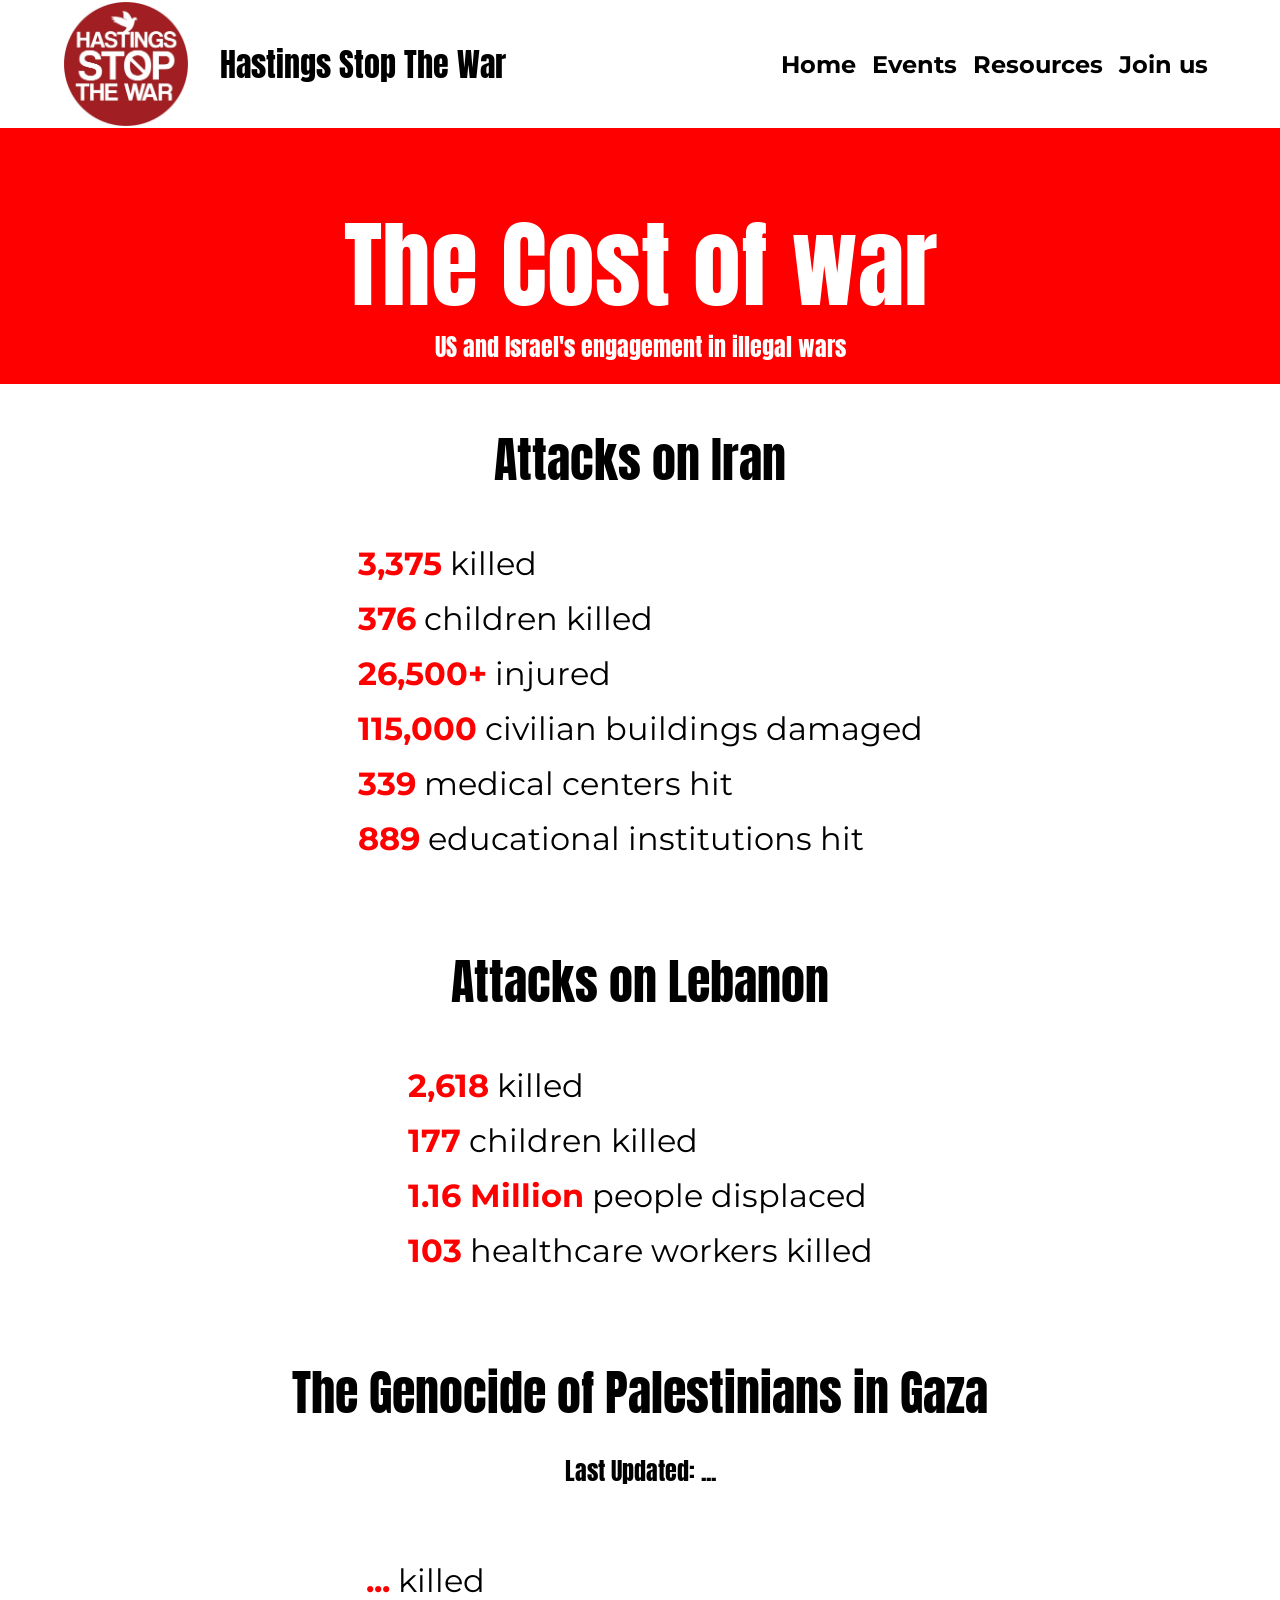
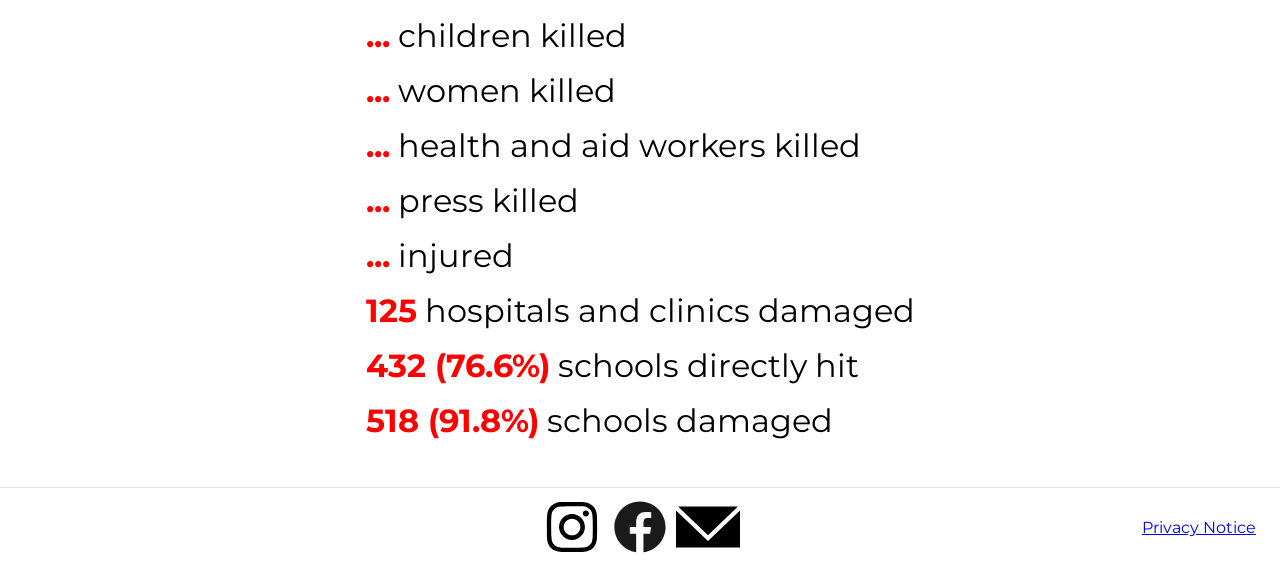
==== commit f0bab0b7: "add news + update content" ====
--- a/cost.html
+++ b/cost.html
@@ -90,9 +90,9 @@
             <div class="event-container">
                 <h2 class="content-title">Attacks on Iran</h2>
                 <ul class="event-list">
-                    <li><b>2,076</b> killed</li>
-                    <li><b>212</b> children killed</li>
-                    <li><b>26,500</b> injured</li>
+                    <li><b>3,375</b> killed</li>
+                    <li><b>376</b> children killed</li>
+                    <li><b>26,500+</b> injured</li>
                     <li><b>115,000</b> civilian buildings damaged</li>
                     <li><b>339</b> medical centers hit</li>
                     <li><b>889</b> educational institutions hit</li>
@@ -102,10 +102,10 @@
             <h2 class="content-title">Attacks on Lebanon</h2>
             <div class="event-container">
                 <ul class="event-list">
-                    <li><b>2,167</b> killed</li>
-                    <li><b>172</b> children killed</li>
+                    <li><b>2,618</b> killed</li>
+                    <li><b>177</b> children killed</li>
                     <li><b>1.16 Million</b> people displaced</li>
-                    <li><b>40</b> healthcare workers killed</li>
+                    <li><b>103</b> healthcare workers killed</li>
                 </ul>
             </div>
             <h2 class="content-title">The Genocide of Palestinians in Gaza</h2>
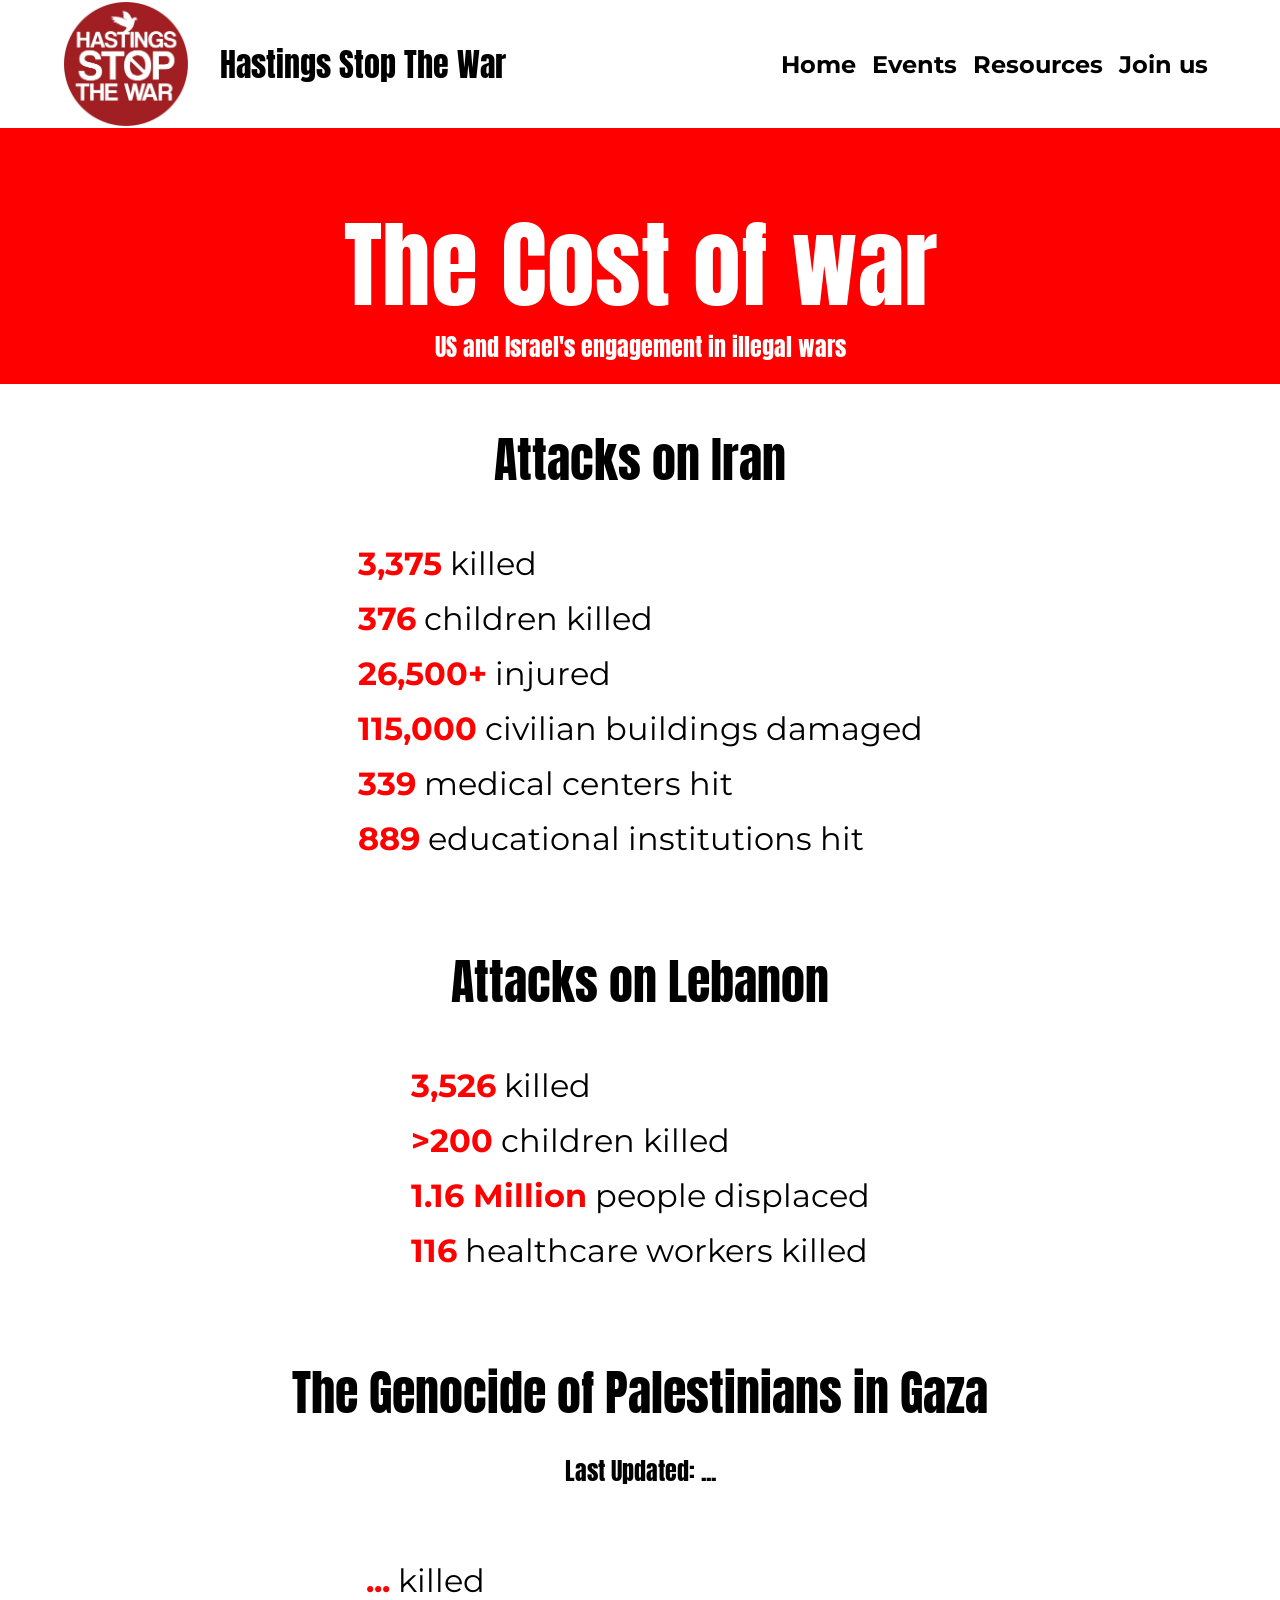
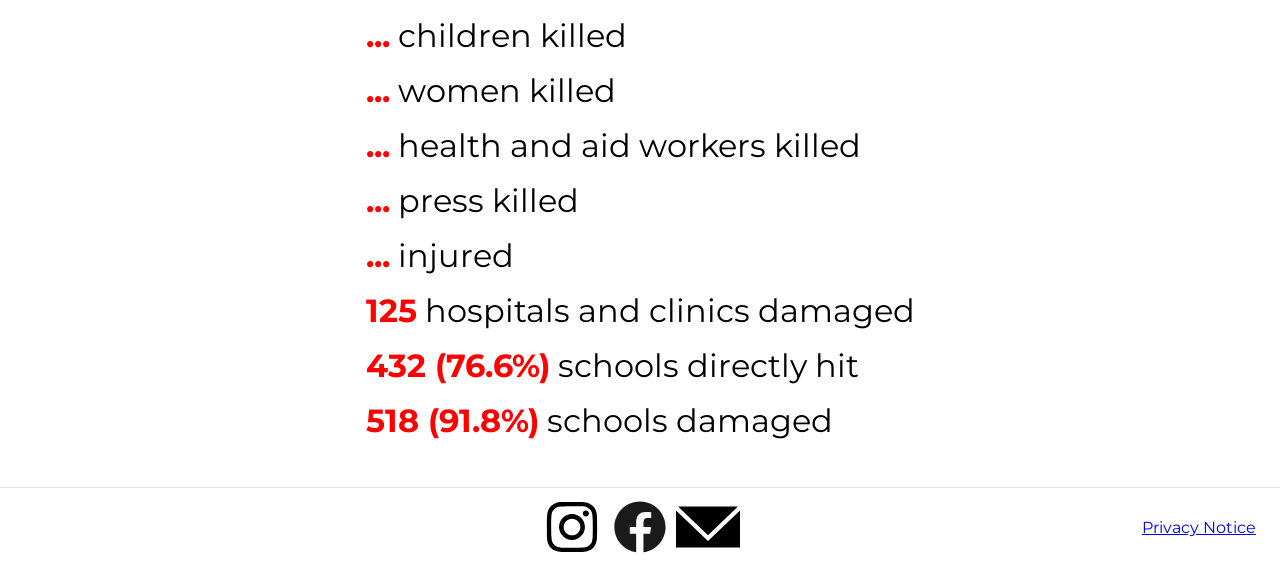
==== commit b3373373: "update Lebanon totals" ====
--- a/cost.html
+++ b/cost.html
@@ -102,10 +102,10 @@
             <h2 class="content-title">Attacks on Lebanon</h2>
             <div class="event-container">
                 <ul class="event-list">
-                    <li><b>2,618</b> killed</li>
-                    <li><b>177</b> children killed</li>
+                    <li><b>3,526</b> killed</li>
+                    <li><b>>200</b> children killed</li>
                     <li><b>1.16 Million</b> people displaced</li>
-                    <li><b>103</b> healthcare workers killed</li>
+                    <li><b>116</b> healthcare workers killed</li>
                 </ul>
             </div>
             <h2 class="content-title">The Genocide of Palestinians in Gaza</h2>
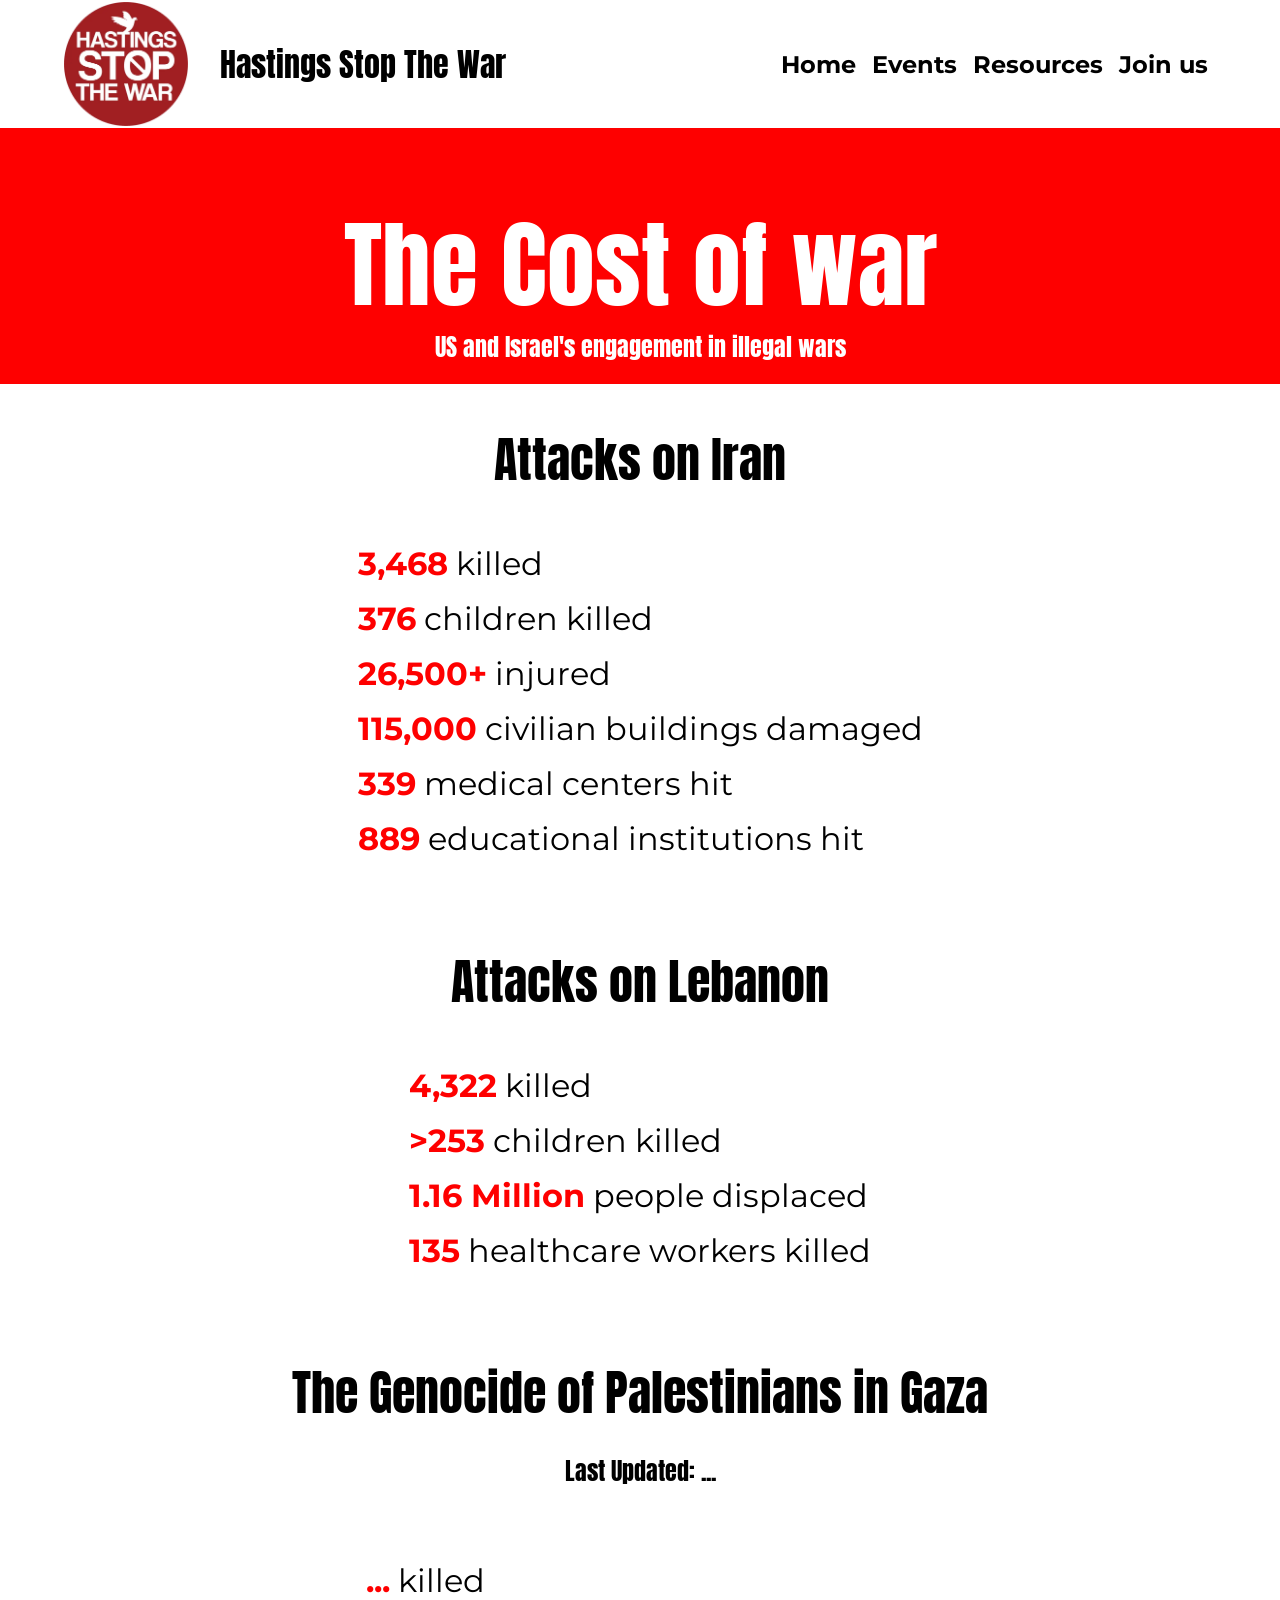
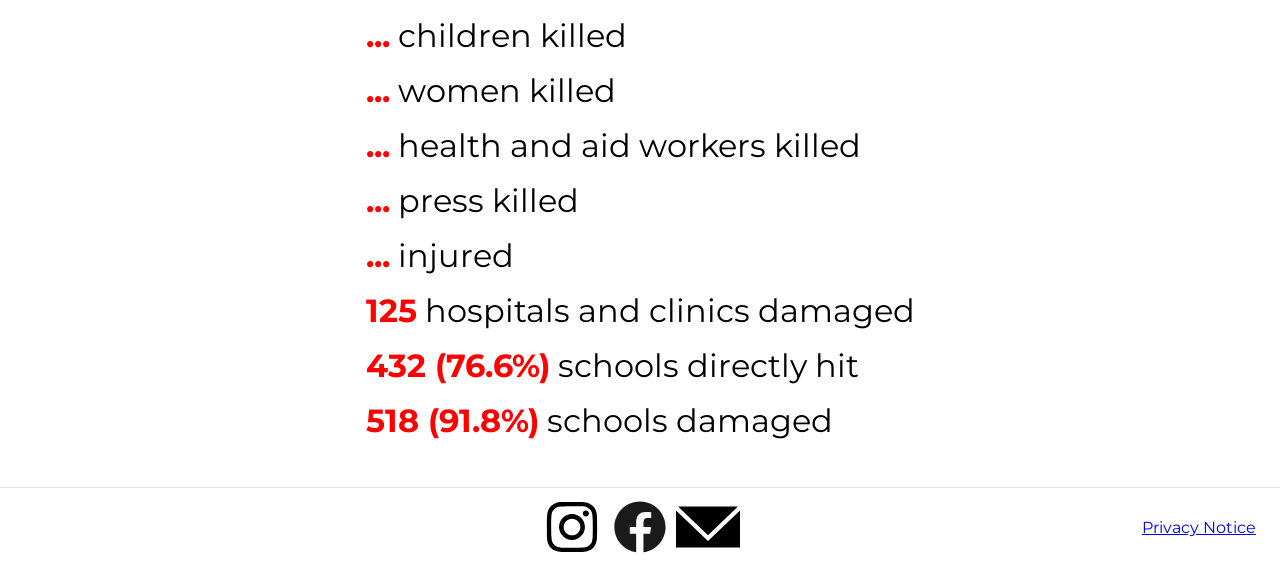
==== commit b2f1fed1: "update stats" ====
--- a/cost.html
+++ b/cost.html
@@ -90,7 +90,7 @@
             <div class="event-container">
                 <h2 class="content-title">Attacks on Iran</h2>
                 <ul class="event-list">
-                    <li><b>3,375</b> killed</li>
+                    <li><b>3,468</b> killed</li>
                     <li><b>376</b> children killed</li>
                     <li><b>26,500+</b> injured</li>
                     <li><b>115,000</b> civilian buildings damaged</li>
@@ -102,10 +102,10 @@
             <h2 class="content-title">Attacks on Lebanon</h2>
             <div class="event-container">
                 <ul class="event-list">
-                    <li><b>3,526</b> killed</li>
-                    <li><b>>200</b> children killed</li>
+                    <li><b>4,322</b> killed</li>
+                    <li><b>>253</b> children killed</li>
                     <li><b>1.16 Million</b> people displaced</li>
-                    <li><b>116</b> healthcare workers killed</li>
+                    <li><b>135</b> healthcare workers killed</li>
                 </ul>
             </div>
             <h2 class="content-title">The Genocide of Palestinians in Gaza</h2>
